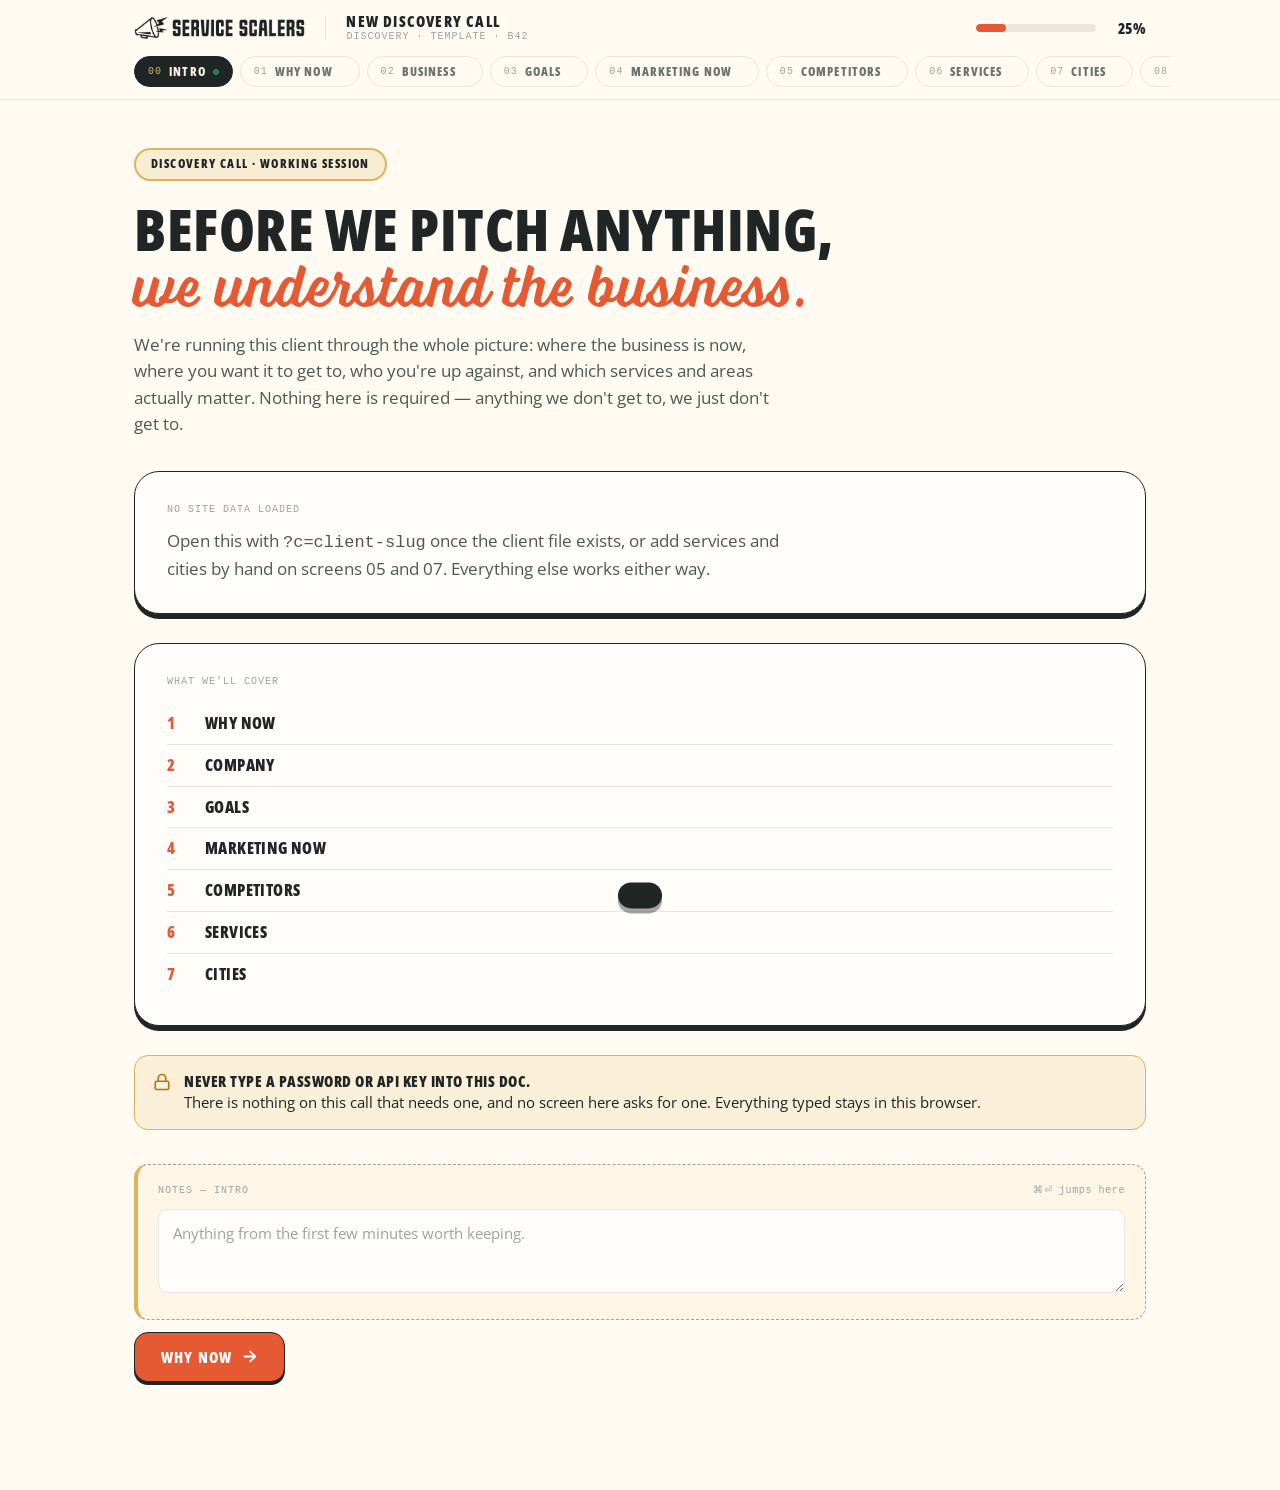
==== discovery/index.html @ d5769176 "b42 — /discovery/ as a real page, not a redirect Discovery lived at /?mode=discovery. It has its own" ====
<!DOCTYPE html>
<html lang="en">
<head>
<meta charset="utf-8">
<meta name="viewport" content="width=device-width, initial-scale=1">
<meta http-equiv="Content-Security-Policy" content="default-src 'self'; style-src 'self' 'unsafe-inline' https://fonts.googleapis.com; font-src 'self' https://fonts.gstatic.com; img-src 'self' data: blob:; script-src 'self'; connect-src 'self'; base-uri 'none'; form-action 'none'; object-src 'none'">
<meta name="robots" content="noindex, nofollow">
<title>Service Scalers — Discovery</title>
<link rel="preconnect" href="https://fonts.googleapis.com">
<link rel="preconnect" href="https://fonts.gstatic.com" crossorigin>
<link rel="stylesheet" href="https://fonts.googleapis.com/css2?family=JetBrains+Mono:wght@500&display=swap">
<link rel="stylesheet" href="../css/kickoff.css">
</head>
<body>

<header>
  <div class="hbar">
    <img src="../assets/logo-horizontal-charcoal.png" alt="Service Scalers">
    <div class="divider"></div>
    <div class="client">
      <span id="clientName">Loading…</span>
      <span class="sub" id="clientSub">&nbsp;</span>
    </div>
    <div class="saved" id="saved">Saved</div>
    <div class="prog">
      <div class="progtrack"><div class="progfill" id="pfill" style="width:0%"></div></div>
      <div class="progpct" id="ppct">0%</div>
    </div>
  </div>
  <div class="steps" id="pills"></div>
</header>

<main class="wrap">
  <div id="boot" class="card" style="margin-top:44px">Loading discovery…</div>
  <div class="section" id="mount"></div>
</main>

<div class="toast" id="toast"></div>

<!-- The mode is declared HERE, in how the app is loaded, so the address
     bar stays /discovery/ instead of /?mode=discovery. See modes.js. -->
<script type="module" src="../js/app.js?mode=discovery"></script>
</body>
</html>
---- css/kickoff.css ----
/* ============================================================
   Service Scalers — Master Kickoff Doc
   Design system per noiceboom.github.io/service-scalers-design-guide
   ============================================================ */

@font-face{font-family:"OpenSansVar";src:url("../fonts/OpenSans-VariableFont.woff2") format("woff2");font-weight:300 800;font-display:swap}
@font-face{font-family:"OSCondensed";src:url("../fonts/OpenSans_Condensed-ExtraBold.woff2") format("woff2");font-weight:800;font-display:swap}
@font-face{font-family:"Voltage";src:url("../fonts/Voltage.woff2") format("woff2");font-weight:400;font-display:swap}

:root{
  --orange:#e55933; --orange-h:#c44820; --soft-orange:#fdeae1;
  --char:#202526; --cream:#f9f1de; --body:#fffbf2; --light:#fffdf9;
  --gold:#ddb458; --green-text:#4a5a53; --muted:#6b7270; --faint:#9ca29f;
  --line:#e8e6e1; --track:#ece7dc;
  --ok:#2e7d4f; --warn:#b6760f; --risk:#b54320; --setup:#7b8a85;
  --ease:cubic-bezier(.25,.46,.45,.94);
  --sh-sm:0 3px 0 0 var(--char); --sh:0 5px 0 0 var(--char); --sh-lg:0 8px 0 0 var(--char);
}

*{box-sizing:border-box}
html,body{margin:0;padding:0;background:var(--body)}
body{font-family:"OpenSansVar","Open Sans",system-ui,sans-serif;color:var(--char);
  -webkit-font-smoothing:antialiased;font-size:15px;line-height:1.55}
button{font-family:inherit;color:inherit}
input,textarea,select{font-family:inherit;color:inherit}
input:focus,textarea:focus,select:focus{outline:none}
a{color:var(--orange);text-decoration:none}
a:hover{color:var(--orange-h)}

.cond{font-family:"OSCondensed",sans-serif;font-weight:800;letter-spacing:.3px}
.mono{font-family:"JetBrains Mono",ui-monospace,monospace;letter-spacing:.6px}
.volt{font-family:"Voltage",cursive;font-weight:400;letter-spacing:0;text-transform:none;color:var(--orange)}
.wrap{max-width:1060px;margin:0 auto;padding:0 24px}
[hidden]{display:none !important}

/* ── header ───────────────────────────────────────────── */
header{position:sticky;top:0;z-index:60;background:var(--body);border-bottom:1px solid var(--line)}
.hbar{max-width:1060px;margin:0 auto;padding:14px 24px;display:flex;align-items:center;gap:20px}
.hbar img{height:24px;width:auto}
.divider{width:1px;height:26px;background:var(--line);flex:none}
.client{font-family:"OSCondensed",sans-serif;font-weight:800;font-size:15px;letter-spacing:1.2px;
  text-transform:uppercase;line-height:1;min-width:0}
.client .sub{display:block;font-family:"JetBrains Mono",monospace;font-weight:400;font-size:10px;
  letter-spacing:1px;color:var(--faint);margin-top:3px;text-transform:uppercase}
.saved{margin-left:auto;font-family:"JetBrains Mono",monospace;font-size:10px;letter-spacing:1px;
  color:var(--faint);text-transform:uppercase;white-space:nowrap;opacity:0;transition:opacity 300ms var(--ease)}
.saved.on{opacity:1}
.prog{display:flex;align-items:center;gap:12px;min-width:170px}
.progtrack{flex:1;height:8px;background:var(--track);border-radius:999px;overflow:hidden}
.progfill{height:100%;background:var(--orange);border-radius:999px;transition:width 300ms var(--ease)}
.progpct{font-family:"OSCondensed",sans-serif;font-weight:800;font-size:15px;letter-spacing:.3px;
  line-height:1;width:38px;text-align:right}

.steps{max-width:1060px;margin:0 auto;padding:0 24px 12px;display:flex;gap:7px;overflow-x:auto;scrollbar-width:none}
.steps::-webkit-scrollbar{display:none}
.pill{display:flex;align-items:center;gap:7px;background:transparent;border:1px solid var(--line);
  border-radius:999px;padding:6px 13px;cursor:pointer;white-space:nowrap;font-family:"OSCondensed",sans-serif;
  font-weight:800;font-size:12px;letter-spacing:1.1px;text-transform:uppercase;color:var(--muted);
  transition:all 150ms var(--ease)}
.pill:hover{border-color:var(--char);color:var(--char)}
.pill b{font-family:"JetBrains Mono",monospace;font-weight:500;font-size:10px;color:var(--faint)}
.pill.on{background:var(--char);border-color:var(--char);color:var(--cream)}
.pill.on b{color:var(--gold)}
.pill .dot{width:6px;height:6px;border-radius:999px;background:transparent;flex:none}
.pill[data-st="done"] .dot{background:var(--ok)}
.pill[data-st="partial"] .dot{background:var(--gold)}
.pill[data-st="skipped"] .dot{background:var(--faint)}

/* ── typography ───────────────────────────────────────── */
.eyebrow{display:inline-block;font-family:"OSCondensed",sans-serif;font-weight:800;font-size:12px;
  letter-spacing:1.4px;text-transform:uppercase;background:rgba(221,180,88,.2);border:2px solid var(--gold);
  border-radius:999px;padding:5px 15px;margin-bottom:20px}
h1{margin:0;font-family:"OSCondensed",sans-serif;font-weight:800;font-size:clamp(34px,5.4vw,58px);
  line-height:.96;letter-spacing:.5px;text-transform:uppercase;text-wrap:balance}
h1 .volt{font-size:clamp(36px,5.7vw,62px);line-height:.62;display:inline-block;padding-top:8px}
h2{margin:0;font-family:"OSCondensed",sans-serif;font-weight:800;font-size:clamp(25px,3.5vw,38px);
  line-height:1;letter-spacing:.5px;text-transform:uppercase}
h3{margin:0;font-family:"OSCondensed",sans-serif;font-weight:800;font-size:19px;letter-spacing:.5px;
  text-transform:uppercase;line-height:1.1}
.lede{margin:20px 0 0;font-size:17px;line-height:1.55;color:var(--green-text);max-width:640px;text-wrap:pretty}
.mlabel{font-family:"JetBrains Mono",monospace;font-size:10px;letter-spacing:1px;color:var(--faint);
  text-transform:uppercase}
.sechead{display:flex;align-items:baseline;gap:14px;margin:0 0 8px;flex-wrap:wrap}
.secnum{font-family:"OSCondensed",sans-serif;font-weight:800;font-size:15px;letter-spacing:1.4px;color:var(--orange)}

/* ── surfaces ─────────────────────────────────────────── */
.card{background:var(--light);border:1px solid var(--char);border-radius:25px;box-shadow:var(--sh);
  padding:30px 32px;margin-bottom:29px}
.card.tight{padding:22px 24px;border-radius:18px;box-shadow:var(--sh-sm);margin-bottom:14px}
.dark{background:var(--char);color:var(--cream);border-radius:25px;padding:34px 36px;margin-bottom:29px}
.dark h2,.dark h3{color:var(--cream)}
.dark .mlabel{color:#8d9490}
.dark a{color:var(--gold)}

/* ── buttons ──────────────────────────────────────────── */
.btn{display:inline-flex;align-items:center;gap:9px;font-family:"OSCondensed",sans-serif;font-weight:800;
  font-size:15px;letter-spacing:1.2px;text-transform:uppercase;background:var(--orange);color:#fff;
  border:1px solid var(--char);border-radius:14px;padding:14px 26px;cursor:pointer;box-shadow:var(--sh-sm);
  transition:transform 150ms var(--ease),box-shadow 150ms var(--ease),background 150ms var(--ease)}
.btn:hover{background:var(--orange-h);transform:translateY(2px);box-shadow:0 1px 0 0 var(--char)}
.btn.ghost{background:var(--light);color:var(--char)}
.btn.ghost:hover{background:var(--track)}
.btn.dark{background:var(--char);color:var(--cream)}
.btn.dark:hover{background:#000}
.btn.sm{font-size:12px;padding:9px 16px;border-radius:10px;letter-spacing:1px}
.btn.xs{font-size:11px;padding:6px 11px;border-radius:8px;letter-spacing:.9px;box-shadow:none;border-color:var(--line)}
.btn.xs:hover{transform:none;box-shadow:none;border-color:var(--char)}
.btn:disabled{opacity:.4;cursor:not-allowed;transform:none;box-shadow:var(--sh-sm)}
.navrow{display:flex;gap:12px;flex-wrap:wrap;align-items:center;padding:12px 0 110px}
.navrow .hint{font-size:14px;color:var(--muted)}

/* ── field kit ────────────────────────────────────────── */
.fields{display:grid;grid-template-columns:repeat(auto-fit,minmax(240px,1fr));gap:18px 20px}
.fields.one{grid-template-columns:1fr}
.fields.two{grid-template-columns:repeat(auto-fit,minmax(300px,1fr))}
.f{display:flex;flex-direction:column;min-width:0}
.f.wide{grid-column:1/-1}
.f > label{font-family:"OSCondensed",sans-serif;font-weight:800;font-size:12px;letter-spacing:1.3px;
  text-transform:uppercase;color:var(--char);margin-bottom:7px}
.f .help{font-size:13px;color:var(--muted);margin-top:6px;line-height:1.45}
.f input[type=text],.f input[type=tel],.f input[type=email],.f input[type=number],.f textarea,.f select{
  width:100%;border:1px solid var(--char);border-radius:12px;background:var(--body);padding:12px 14px;
  font-size:15px;transition:border-color 150ms var(--ease),background 150ms var(--ease)}
.f input:focus,.f textarea:focus,.f select:focus{background:var(--light);box-shadow:var(--sh-sm)}
.f input::placeholder,.f textarea::placeholder{color:var(--faint)}
.f textarea{resize:vertical;min-height:88px;line-height:1.55}
.f select{cursor:pointer;appearance:none;
  background-image:url("data:image/svg+xml;utf8,<svg xmlns='http://www.w3.org/2000/svg' width='14' height='14' viewBox='0 0 24 24' fill='none' stroke='%236b7270' stroke-width='3' stroke-linecap='round' stroke-linejoin='round'><path d='m6 9 6 6 6-6'/></svg>");
  background-repeat:no-repeat;background-position:right 14px center;padding-right:38px}
.pre{position:relative;display:flex;align-items:center}
.pre .sym{position:absolute;left:14px;font-family:"OSCondensed",sans-serif;font-weight:800;font-size:15px;
  color:var(--muted);pointer-events:none}
.pre.sfx .sym{left:auto;right:14px}
/* the shorthand `padding` on .f input[type=…] outranks a bare `.pre input`,
   so these need the same specificity or the symbol overlaps the value */
.f .pre input[type=text]{padding-left:32px}
.f .pre.sfx input[type=text]{padding-left:14px;padding-right:36px}

/* bipolar scales */
.sc{gap:0}
.schead{display:flex;align-items:baseline;justify-content:space-between;gap:14px;margin-bottom:12px}
.schead label{margin-bottom:0}
.scval{font-family:"OSCondensed",sans-serif;font-weight:800;font-size:15px;letter-spacing:.8px;
  text-transform:uppercase;color:var(--orange);text-align:right}
.sc.unset .scval{color:var(--track)}
.scrange::-webkit-slider-runnable-track{background:var(--track)}
.sc:not(.unset) .scrange::-webkit-slider-runnable-track{
  background:linear-gradient(90deg,var(--gold),var(--orange))}
.sc.unset .scrange::-webkit-slider-thumb{border-style:dashed;border-color:var(--faint);box-shadow:none}
.fields.scales{grid-template-columns:repeat(auto-fit,minmax(300px,1fr));gap:28px 34px}

/* uploads */
.updrop{display:flex;flex-direction:column;align-items:center;justify-content:center;gap:5px;
  border:2px dashed var(--line);border-radius:14px;background:var(--body);padding:26px 18px;cursor:pointer;
  transition:all 150ms var(--ease);text-align:center}
.updrop:hover{border-color:var(--char);background:var(--light)}
.updrop input[type=file]{position:absolute;width:1px;height:1px;opacity:0;pointer-events:none}
.upcta{font-family:"OSCondensed",sans-serif;font-weight:800;font-size:14px;letter-spacing:1.2px;
  text-transform:uppercase;color:var(--char)}
.uphint{font-size:13px;color:var(--muted)}
.upfile{display:flex;align-items:center;gap:14px;border:1px solid var(--char);border-radius:14px;
  background:var(--light);box-shadow:var(--sh-sm);padding:12px 14px}
.upthumb{width:52px;height:52px;object-fit:contain;background:var(--body);border:1px solid var(--line);
  border-radius:10px;flex:none}
.upicon{width:52px;height:52px;flex:none;border:1px solid var(--line);border-radius:10px;background:var(--body);
  display:flex;align-items:center;justify-content:center;color:var(--ok)}
.upmeta{flex:1;min-width:0}
.upname{font-family:"OSCondensed",sans-serif;font-weight:800;font-size:15px;letter-spacing:.4px;
  overflow:hidden;text-overflow:ellipsis;white-space:nowrap}
.upsize{font-family:"JetBrains Mono",monospace;font-size:10px;letter-spacing:.6px;color:var(--faint);margin-top:3px}
.upfile .btn{flex:none}

/* channel picker */
.pickhead{display:flex;align-items:flex-start;justify-content:space-between;gap:20px;flex-wrap:wrap}
.pickhead p{margin:6px 0 0;font-size:14px;color:var(--muted);line-height:1.5}
.pickcount{text-align:right;line-height:1;white-space:nowrap}
.pickcount .v{font-family:"OSCondensed",sans-serif;font-weight:800;font-size:44px;letter-spacing:.3px;color:var(--char)}
.pickcount .v.zero{color:var(--track)}
.pickcount .l{font-family:"OSCondensed",sans-serif;font-weight:800;font-size:11px;letter-spacing:1.4px;
  text-transform:uppercase;color:var(--faint);margin-left:6px}
.pickfilter{display:flex;align-items:center;gap:11px;border:1px solid var(--char);border-radius:14px;
  background:var(--body);padding:0 16px;margin:22px 0 6px}
.pickfilter svg{flex:none;color:var(--muted)}
.pickfilter input{flex:1;border:none;background:transparent;padding:13px 0;font-size:15px}
.pickfilter input::placeholder{color:var(--faint)}
.pickcat{font-family:"JetBrains Mono",monospace;font-size:10px;letter-spacing:1px;color:var(--faint);
  text-transform:uppercase;margin:24px 0 10px}
.pickcat.hide,.tile.hide{display:none}
.pickgrid{display:grid;grid-template-columns:repeat(auto-fill,minmax(228px,1fr));gap:10px;align-items:start}
.pickgrid .tile .subs{gap:5px}
.pickgrid .tile .notebtn{margin-top:9px}
.pickgrid .tile .note{margin-top:8px;font-size:13px;min-height:36px}
.tile{border:1px solid var(--line);border-radius:12px;background:var(--body);overflow:hidden;
  transition:border-color 150ms var(--ease),box-shadow 150ms var(--ease)}
.tile:hover{border-color:var(--char)}
.tile.on{border-color:var(--char);background:var(--light);box-shadow:var(--sh-sm)}
.tilebtn{display:flex;align-items:flex-start;gap:10px;width:100%;background:transparent;border:none;
  padding:13px 14px;cursor:pointer;text-align:left;font-size:14.5px;line-height:1.3}
.tilebtn .box{flex:none;width:19px;height:19px;margin-top:1px;border:2px solid var(--faint);border-radius:5px;
  display:flex;align-items:center;justify-content:center;background:var(--light);transition:all 150ms var(--ease)}
.tilebtn .box svg{opacity:0}
.tilebadges{display:flex;flex-wrap:wrap;gap:5px;margin-top:6px}
.tile.on .tilebtn .box{background:var(--orange);border-color:var(--orange)}
.tile.on .tilebtn .box svg{opacity:1}
.tile.on .tilebtn{font-weight:600}
.tiledetail{border-top:1px solid var(--line);padding:10px 12px 12px;background:var(--light)}
.seg{display:grid;grid-template-columns:1fr 1fr 1fr;border:1px solid var(--char);border-radius:8px;overflow:hidden}
.segbtn{background:var(--body);border:none;border-right:1px solid var(--char);padding:7px 4px;cursor:pointer;
  font-family:"OSCondensed",sans-serif;font-weight:800;font-size:10.5px;letter-spacing:1px;text-transform:uppercase;
  color:var(--muted);transition:all 150ms var(--ease)}
.segbtn:last-child{border-right:none}
.segbtn:hover{background:var(--track)}
.segbtn.on.good{background:var(--ok);color:#fff}
.segbtn.on.high{background:var(--orange);color:#fff}
.segbtn.on.med{background:var(--gold);color:var(--char)}
.segbtn.on.low{background:var(--setup);color:#fff}
.segbtn.on.mixed{background:var(--warn);color:#fff}
.segbtn.on.waste{background:var(--risk);color:#fff}
.tilerow{display:flex;align-items:center;gap:8px;margin-top:9px}
.tilerow label{flex:none;font-family:"JetBrains Mono",monospace;font-size:9.5px;letter-spacing:.8px;
  text-transform:uppercase;color:var(--faint)}
.tilerow input{flex:1;min-width:0;border:1px solid var(--line);border-radius:7px;background:var(--body);
  padding:6px 9px;font-size:13.5px;font-family:"OSCondensed",sans-serif;font-weight:800;letter-spacing:.3px}
.tilerow input:focus{border-color:var(--char)}
.tilenote{width:100%;margin-top:8px;border:1px solid var(--line);border-radius:7px;background:var(--body);
  padding:7px 9px;font-size:13px;line-height:1.45;resize:vertical;min-height:34px}
.tilenote:focus{border-color:var(--char)}
.tilenote::placeholder,.tilerow input::placeholder{color:var(--faint)}
.pickother{margin-top:26px;padding-top:20px;border-top:1px solid var(--line)}
.pickempty{font-size:14px;color:var(--muted);padding:14px 0}

/* radius search */
.radiuslist{margin-top:12px;border:1px solid var(--line);border-radius:12px;background:var(--body);
  max-height:320px;overflow-y:auto}
.radrow{display:flex;align-items:center;gap:12px;width:100%;padding:9px 14px;border:none;
  border-bottom:1px solid var(--line);background:transparent;text-align:left;font-size:14px}
.radrow:last-child{border-bottom:none}
.radpick{cursor:pointer}
.radpick:hover{background:var(--soft-orange)}
.radname{flex:1;min-width:0;font-family:"OSCondensed",sans-serif;font-weight:800;font-size:15px;
  letter-spacing:.4px;text-transform:uppercase;display:flex;align-items:baseline;gap:7px}
.radst{font-family:"JetBrains Mono",monospace;font-weight:400;font-size:10px;letter-spacing:1px;color:var(--faint)}
.radmeta{flex:none;font-family:"JetBrains Mono",monospace;font-size:10.5px;letter-spacing:.6px;color:var(--muted)}
.radrow .btn{flex:none}
.barbtn{width:100%;margin-top:9px;background:transparent;border:1px dashed var(--line);border-radius:7px;
  padding:6px 8px;cursor:pointer;font-family:"OSCondensed",sans-serif;font-weight:800;font-size:10.5px;
  letter-spacing:1px;text-transform:uppercase;color:var(--faint);transition:all 150ms var(--ease)}
.barbtn:hover{border-color:var(--risk);color:var(--risk);border-style:solid}
.card.excluded{border-color:var(--risk);box-shadow:0 5px 0 0 var(--risk);background:rgba(181,67,32,.03)}
.card.excluded h3{color:var(--risk)}
.card.excluded .chip.strike{border-color:var(--risk);color:var(--risk);background:rgba(181,67,32,.07);
  text-decoration:none;cursor:pointer}
.card.excluded .chip.strike:hover{background:rgba(181,67,32,.16)}
.card.excluded .pickcount .v{color:var(--risk)}
.card.excluded .pickcount .v.zero{color:var(--track)}

/* sliders */
.sl{gap:0}
.slhead{display:flex;align-items:flex-end;justify-content:space-between;gap:16px;flex-wrap:wrap;margin-bottom:14px}
.slhead label{margin-bottom:0}
.slval{display:flex;align-items:baseline;gap:5px}
.slnum{font-family:"OSCondensed",sans-serif;font-weight:800;font-size:40px;line-height:1;letter-spacing:.3px;
  color:var(--orange);background:transparent;border:none;border-bottom:2px solid transparent;padding:0 2px 2px;
  text-align:right;width:auto;max-width:220px;transition:border-color 150ms var(--ease)}
.slnum:focus{border-bottom-color:var(--char)}
.slnum::placeholder{color:var(--track)}
.sl.unset .slnum{color:var(--faint)}
.slunit{font-family:"OSCondensed",sans-serif;font-weight:800;font-size:15px;letter-spacing:1px;
  text-transform:uppercase;color:var(--faint)}

.slrange{-webkit-appearance:none;appearance:none;width:100%;height:30px;background:transparent;cursor:pointer;
  display:block;margin:0;padding:0}
.slrange:focus-visible{outline:none}
.slrange::-webkit-slider-runnable-track{height:12px;border-radius:999px;border:1px solid var(--char);
  background:linear-gradient(var(--orange),var(--orange)) 0/var(--fill,0%) 100% no-repeat,var(--track)}
.slrange::-moz-range-track{height:12px;border-radius:999px;border:1px solid var(--char);background:var(--track)}
.slrange::-moz-range-progress{height:12px;border-radius:999px;background:var(--orange)}
.slrange::-webkit-slider-thumb{-webkit-appearance:none;appearance:none;width:30px;height:30px;margin-top:-10px;
  background:var(--light);border:2px solid var(--char);border-radius:10px;box-shadow:var(--sh-sm);
  transition:transform 150ms var(--ease),box-shadow 150ms var(--ease)}
.slrange::-moz-range-thumb{width:26px;height:26px;background:var(--light);border:2px solid var(--char);
  border-radius:10px;box-shadow:var(--sh-sm)}
.slrange:active::-webkit-slider-thumb{transform:translateY(2px);box-shadow:0 1px 0 0 var(--char)}
.slrange:focus-visible::-webkit-slider-thumb{outline:2px solid var(--orange);outline-offset:2px}
.sl.unset .slrange::-webkit-slider-runnable-track{background:var(--track);border-color:var(--faint)}
.sl.unset .slrange::-webkit-slider-thumb{border-color:var(--faint);border-style:dashed;box-shadow:none}
.sl.unset .slrange::-moz-range-thumb{border-color:var(--faint);border-style:dashed;box-shadow:none}
.sl.unset .slrange::-moz-range-progress{background:transparent}

.slscale{display:flex;justify-content:space-between;font-family:"JetBrains Mono",monospace;font-size:10px;
  letter-spacing:.6px;color:var(--faint);padding:6px 2px 0}
.derived{margin-top:14px;padding-top:14px;border-top:1px solid var(--line);font-size:14.5px;line-height:1.5;
  color:var(--green-text)}
.derived:empty{display:none}
.derived strong{font-family:"OSCondensed",sans-serif;font-weight:800;letter-spacing:.3px;color:var(--char)}
.fields.sliders{grid-template-columns:repeat(auto-fit,minmax(340px,1fr));gap:30px 34px}

/* chips */
.chips{display:flex;flex-wrap:wrap;gap:8px}
.chip{font-family:"OSCondensed",sans-serif;font-weight:800;font-size:12px;letter-spacing:1px;
  text-transform:uppercase;border:1px solid var(--char);border-radius:10px;padding:8px 14px;cursor:pointer;
  background:var(--body);color:var(--muted);transition:all 150ms var(--ease)}
.chip:hover{background:var(--track);color:var(--char)}
.chip.on{background:var(--char);color:var(--cream);box-shadow:var(--sh-sm)}
.chip.sm{font-size:11px;padding:5px 9px;border-radius:6px;letter-spacing:.9px}
.chip.strike{background:var(--body);color:var(--faint);border-color:var(--line);text-decoration:line-through}

/* toggle */
.tog{display:inline-flex;align-items:center;gap:11px;cursor:pointer;background:none;border:none;padding:0}
.tog .sw{width:44px;height:26px;border-radius:999px;background:var(--track);border:1px solid var(--char);
  position:relative;flex:none;transition:background 150ms var(--ease)}
.tog .sw::after{content:"";position:absolute;top:2px;left:2px;width:20px;height:20px;border-radius:999px;
  background:var(--light);border:1px solid var(--char);transition:transform 150ms var(--ease)}
.tog.on .sw{background:var(--ok)}
.tog.on .sw::after{transform:translateX(18px)}
.tog .lbl{font-family:"OSCondensed",sans-serif;font-weight:800;font-size:13px;letter-spacing:1.1px;
  text-transform:uppercase}

/* repeatable rows */
.rows{display:flex;flex-direction:column;gap:10px}
.rrow{display:grid;gap:10px;align-items:start;background:var(--body);border:1px solid var(--line);
  border-radius:14px;padding:12px 12px 12px 14px}
.rrow .del{flex:none;width:32px;height:32px;border:1px solid var(--line);border-radius:9px;background:var(--light);
  cursor:pointer;display:flex;align-items:center;justify-content:center;color:var(--muted);padding:0;align-self:center}
.rrow .del:hover{border-color:var(--risk);color:var(--risk)}
.rrow input,.rrow select,.rrow textarea{width:100%;border:1px solid var(--line);border-radius:9px;
  background:var(--light);padding:10px 12px;font-size:14px}
.rrow input:focus,.rrow select:focus,.rrow textarea:focus{border-color:var(--char)}
.rrow textarea{min-height:40px;resize:vertical}
.rowhead{display:grid;gap:10px;padding:0 46px 0 14px;margin-bottom:2px}
.rowhead span{font-family:"JetBrains Mono",monospace;font-size:9px;letter-spacing:1px;color:var(--faint);
  text-transform:uppercase}
.emptyrows{font-size:14px;color:var(--muted);padding:14px 0 4px}

/* status pills */
.stat{display:inline-flex;align-items:center;gap:7px;font-family:"OSCondensed",sans-serif;font-weight:800;
  font-size:11px;letter-spacing:1px;text-transform:uppercase;border-radius:999px;padding:6px 12px;
  border:1px solid;cursor:pointer;background:var(--body);color:var(--muted);border-color:var(--line);
  transition:all 150ms var(--ease)}
.stat .d{width:7px;height:7px;border-radius:999px;background:currentColor;flex:none}
.stat:hover{border-color:var(--char)}
.stat.on.granted{background:rgba(46,125,79,.12);color:var(--ok);border-color:var(--ok)}
.stat.on.pending{background:rgba(221,180,88,.22);color:var(--warn);border-color:var(--warn)}
.stat.on.blocked{background:rgba(181,67,32,.1);color:var(--risk);border-color:var(--risk)}
.stat.on.na{background:var(--track);color:var(--muted);border-color:var(--muted)}

/* badges */
.badge{font-family:"JetBrains Mono",monospace;font-size:9px;letter-spacing:.8px;text-transform:uppercase;
  padding:3px 7px;border-radius:6px;border:1px solid;white-space:nowrap}
.b-page{color:var(--ok);border-color:var(--ok);background:rgba(46,125,79,.08)}
.b-ver{color:var(--warn);border-color:var(--warn);background:rgba(182,118,15,.09)}
.b-st,.b-sub{color:var(--muted);border-color:var(--line);background:var(--body)}
.b-risk{color:var(--risk);border-color:var(--risk);background:rgba(181,67,32,.08)}

/* ── skip banner ──────────────────────────────────────── */
.skiprow{display:flex;align-items:center;gap:14px;flex-wrap:wrap;margin:24px 0 26px}
.skipbtn{display:inline-flex;align-items:center;gap:9px;font-family:"OSCondensed",sans-serif;font-weight:800;
  font-size:12px;letter-spacing:1.2px;text-transform:uppercase;background:var(--body);color:var(--muted);
  border:1px solid var(--line);border-radius:10px;padding:9px 15px;cursor:pointer;transition:all 150ms var(--ease)}
.skipbtn:hover{border-color:var(--char);color:var(--char)}
.skipbtn.on{background:rgba(221,180,88,.22);border-color:var(--gold);color:var(--warn)}
.skipnote{font-size:14px;color:var(--warn)}
.section.skipped .body{opacity:.35;pointer-events:none;filter:grayscale(.4)}

/* ── confirm grid ─────────────────────────────────────── */
.tools{display:flex;gap:10px;flex-wrap:wrap;align-items:center;margin:24px 0 22px}
.count{font-family:"OSCondensed",sans-serif;font-weight:800;font-size:15px;letter-spacing:.3px;padding:9px 16px;
  border:1px solid var(--char);border-radius:10px;background:var(--light);box-shadow:var(--sh-sm);white-space:nowrap}
.count i{font-style:normal;color:var(--orange)}
.grid{display:grid;grid-template-columns:repeat(auto-fill,minmax(320px,1fr));gap:14px}
.item{background:var(--light);border:1px solid var(--char);border-radius:14px;box-shadow:var(--sh-sm);
  padding:14px 16px;transition:opacity 150ms var(--ease),background 150ms var(--ease)}
.item.off{opacity:.42;background:var(--track)}
.itop{display:flex;align-items:flex-start;gap:12px}
.check{flex:none;width:26px;height:26px;margin-top:1px;border:2px solid var(--char);border-radius:8px;
  background:var(--light);cursor:pointer;display:flex;align-items:center;justify-content:center;padding:0;
  transition:background 150ms var(--ease)}
.check.on{background:var(--ok);border-color:var(--ok)}
.check svg{opacity:0}
.check.on svg{opacity:1}
.iname{flex:1;min-width:0}
.iname .n{font-family:"OSCondensed",sans-serif;font-weight:800;font-size:18px;letter-spacing:.5px;
  text-transform:uppercase;line-height:1.1;cursor:pointer}
.iname .m{display:flex;gap:6px;flex-wrap:wrap;align-items:center;margin-top:5px}
.subs{display:flex;flex-wrap:wrap;gap:6px;margin:12px 0 0;padding-top:11px;border-top:1px solid var(--line)}
.notebtn{margin-top:11px;background:transparent;border:none;padding:0;cursor:pointer;
  font-family:"JetBrains Mono",monospace;font-size:10px;letter-spacing:1px;text-transform:uppercase;
  color:var(--faint);display:inline-flex;align-items:center;gap:6px}
.notebtn:hover{color:var(--orange)}
.notebtn.has{color:var(--ok)}
.note{width:100%;margin-top:12px;border:1px solid var(--line);border-radius:10px;background:var(--body);
  padding:10px 13px;font-size:14px;resize:vertical;min-height:42px;line-height:1.5}
.note:focus{border-color:var(--char)}
.newrow{display:flex;gap:10px;flex-wrap:wrap;margin-top:20px}
.tin{flex:1;min-width:220px;border:1px solid var(--char);border-radius:14px;background:var(--body);
  padding:13px 16px;font-size:15px}
.tin::placeholder{color:var(--faint)}
.gtitle{display:flex;align-items:center;gap:12px;margin:30px 0 14px}
.gtitle .t{font-family:"OSCondensed",sans-serif;font-weight:800;font-size:16px;letter-spacing:1.4px;text-transform:uppercase}
.gtitle .r{flex:1;height:1px;background:var(--line)}

/* ── rank ─────────────────────────────────────────────── */
.row{display:flex;align-items:center;gap:14px;background:var(--light);border:1px solid var(--char);
  border-radius:14px;box-shadow:var(--sh-sm);padding:12px 14px;margin-bottom:10px;
  transition:box-shadow 150ms var(--ease),transform 150ms var(--ease)}
.row.drag{box-shadow:var(--sh-lg);transform:scale(1.015) rotate(-.35deg);pointer-events:none;position:relative;
  z-index:30;background:var(--soft-orange)}
.row.hot{background:var(--soft-orange)}
.grip{flex:none;width:34px;height:38px;border:1px solid var(--char);border-radius:10px;background:var(--body);
  cursor:grab;display:flex;align-items:center;justify-content:center;padding:0;touch-action:none}
.grip:active{cursor:grabbing}
.grip:focus-visible{outline:2px solid var(--orange);outline-offset:2px}
.pos{flex:none;width:40px;text-align:center;font-family:"OSCondensed",sans-serif;font-weight:800;font-size:26px;
  line-height:1;letter-spacing:.3px}
.rname{flex:1;min-width:0}
.rname .n{font-family:"OSCondensed",sans-serif;font-weight:800;font-size:19px;letter-spacing:.5px;
  text-transform:uppercase;line-height:1.1}
.rname .s{font-size:13px;color:var(--muted);margin-top:3px;overflow:hidden;text-overflow:ellipsis;white-space:nowrap}
.arrows{flex:none;display:flex;flex-direction:column;gap:3px}
.arrow{width:30px;height:18px;border:1px solid var(--line);border-radius:5px;background:var(--body);
  cursor:pointer;padding:0;display:flex;align-items:center;justify-content:center;color:var(--muted)}
.arrow:hover{border-color:var(--char);color:var(--char)}
.arrow:disabled{opacity:.25;cursor:not-allowed}
.tier{display:flex;align-items:center;gap:12px;margin:22px 0 12px}
.tier:first-child{margin-top:0}
.tier .lab{font-family:"OSCondensed",sans-serif;font-weight:800;font-size:12px;letter-spacing:1.4px;
  text-transform:uppercase;padding:5px 13px;border-radius:999px;border:1px solid}
.t1{color:#fff;background:var(--orange);border-color:var(--char)}
.t-high{color:#fff;background:var(--orange);border-color:var(--char)}
.t-med{color:var(--char);background:rgba(221,180,88,.4);border-color:var(--gold)}
.t-low{color:#fff;background:var(--setup);border-color:var(--char)}
.t2{color:var(--char);background:rgba(221,180,88,.35);border-color:var(--gold)}
.t3{color:var(--muted);background:var(--body);border-color:var(--line)}
.tier .r{flex:1;height:1px;background:var(--line)}
.tier .c{font-family:"JetBrains Mono",monospace;font-size:10px;letter-spacing:1px;color:var(--faint);text-transform:uppercase}

/* ── readout ──────────────────────────────────────────── */
.tabs{display:flex;gap:8px;flex-wrap:wrap;margin:24px 0 22px}
.kpis{display:grid;grid-template-columns:repeat(auto-fit,minmax(140px,1fr));gap:24px}
.kpi .v{font-family:"OSCondensed",sans-serif;font-weight:800;font-size:52px;line-height:1;letter-spacing:.3px}
.kpi .l{font-family:"OSCondensed",sans-serif;font-weight:800;font-size:11px;letter-spacing:1.4px;
  text-transform:uppercase;margin-top:7px;color:var(--muted)}
.dark .kpi .l{color:#8d9490}
.sumcols{display:grid;grid-template-columns:repeat(auto-fit,minmax(300px,1fr));gap:24px}
.olist{list-style:none;padding:0;margin:12px 0 0}
.olist li{display:flex;gap:12px;padding:8px 0;border-bottom:1px solid var(--line);align-items:baseline}
.olist li:last-child{border-bottom:none}
.olist .k{font-family:"OSCondensed",sans-serif;font-weight:800;font-size:16px;letter-spacing:.3px;width:26px;
  flex:none;color:var(--orange)}
.olist .v{font-family:"OSCondensed",sans-serif;font-weight:800;font-size:16px;letter-spacing:.4px;
  text-transform:uppercase;line-height:1.2}
.olist .x{margin-left:auto;flex:none}
.dl{display:grid;grid-template-columns:minmax(150px,auto) 1fr;gap:9px 20px;margin-top:14px}
.dl dt{font-family:"OSCondensed",sans-serif;font-weight:800;font-size:12px;letter-spacing:1.2px;
  text-transform:uppercase;color:var(--muted);padding-top:2px}
.dl dd{margin:0;font-size:15px;line-height:1.5;min-width:0;overflow-wrap:anywhere}
.dark .dl dt{color:#8d9490}
.open{display:flex;gap:12px;padding:11px 0;border-bottom:1px solid var(--line);align-items:baseline;flex-wrap:wrap}
.open:last-child{border-bottom:none}
.open .w{font-family:"OSCondensed",sans-serif;font-size:15px;text-transform:uppercase;font-weight:800;
  letter-spacing:.4px;min-width:170px}
.open .d{flex:1;min-width:200px;font-size:14px;color:var(--green-text)}
.excl{display:flex;flex-wrap:wrap;gap:7px;margin-top:12px}
pre.raw{background:var(--char);color:var(--cream);border-radius:14px;padding:20px;overflow:auto;max-height:460px;
  font-family:"JetBrains Mono",monospace;font-size:11.5px;line-height:1.6;letter-spacing:0}

/* ── page notes ───────────────────────────────────────── */
/* Reads as a scratchpad, not another form field: flat, tinted, and set
   off by an orange rule so it is findable at a glance while scrolling. */
.pagenote{margin:34px 0 0;padding:18px 20px 20px;border:1px dashed var(--faint);border-left:4px solid var(--gold);
  border-radius:14px;background:rgba(221,180,88,.07)}
.pagenote.has{border-style:solid;border-color:var(--ok);border-left-color:var(--ok);background:rgba(46,125,79,.05)}
.pnhead{display:flex;align-items:center;gap:10px;flex-wrap:wrap;margin-bottom:10px}
.pnhint{margin-left:auto;font-family:"JetBrains Mono",monospace;font-size:10px;letter-spacing:.6px;color:var(--faint)}
.pagenote textarea{width:100%;border:1px solid var(--line);border-radius:10px;background:var(--light);
  padding:12px 14px;font-size:15px;line-height:1.55;resize:vertical;min-height:84px}
.pagenote textarea:focus{border-color:var(--char);box-shadow:var(--sh-sm)}
.pagenote textarea::placeholder{color:var(--faint)}
.section.skipped .pagenote{opacity:1}

/* ── misc ─────────────────────────────────────────────── */
.toast{position:fixed;left:50%;bottom:28px;transform:translateX(-50%) translateY(140%);background:var(--char);
  color:var(--cream);border-radius:14px;padding:13px 22px;font-family:"OSCondensed",sans-serif;font-weight:800;
  font-size:14px;letter-spacing:1.2px;text-transform:uppercase;z-index:200;box-shadow:0 5px 0 0 rgba(0,0,0,.35);
  transition:transform 300ms var(--ease)}
.toast.on{transform:translateX(-50%) translateY(0)}
.sam{width:112px;height:auto;transform-origin:50% 90%;animation:sway 4s ease-in-out infinite}
@keyframes sway{0%{transform:rotate(-6deg)}50%{transform:rotate(-1deg)}100%{transform:rotate(-6deg)}}
.hero{display:grid;grid-template-columns:1fr auto;gap:30px;align-items:end;padding:8px 0 34px}
.section{padding:40px 0 0}
.warn{display:flex;gap:13px;align-items:flex-start;background:rgba(221,180,88,.16);border:1px solid var(--gold);
  border-radius:14px;padding:15px 18px;margin-bottom:24px;font-size:14.5px;line-height:1.5;color:var(--char)}
.warn svg{flex:none;margin-top:2px;color:var(--warn)}
.warn strong{font-family:"OSCondensed",sans-serif;font-weight:800;letter-spacing:.5px;text-transform:uppercase}

@media (max-width:760px){
  .hero{grid-template-columns:1fr}.sam{display:none}
  .card{padding:22px 20px;border-radius:20px}
  .dark{padding:24px 22px;border-radius:20px}
  .pos{width:30px;font-size:21px}.arrows{display:none}
  .prog{min-width:96px}.client .sub{display:none}.saved{display:none}
  .dl{grid-template-columns:1fr;gap:3px 0}
  .dl dd{margin-bottom:10px}
  .rrow{grid-template-columns:1fr !important}
  .radrow{flex-wrap:wrap;gap:6px}
  .radmeta{width:100%}
  .slnum{font-size:32px}
  .fields.sliders{grid-template-columns:1fr;gap:26px}
  .fields.scales{grid-template-columns:1fr;gap:24px}
  .upfile{flex-wrap:wrap}
  .rowhead{display:none !important}
}
/* the client document — hidden on screen, the only thing that prints */
.printdoc{display:none}

.cover{padding:52px 46px 46px}
.covertop{display:flex;justify-content:space-between;align-items:baseline;gap:20px}
.cover h1{font-size:52px;line-height:1.02;margin:30px 0 0;letter-spacing:-.5px}
.covermkt{font-family:"OSCondensed",sans-serif;font-size:17px;letter-spacing:2.4px;
  text-transform:uppercase;color:var(--orange);margin-top:12px}
.coverline{height:3px;width:64px;background:var(--orange);margin:30px 0 24px;border-radius:2px}
.coverlede{font-size:17px;line-height:1.6;max-width:60ch;margin:0;color:#d7d9d4}
.coverweb{font-family:"OSCondensed",sans-serif;font-size:14px;letter-spacing:1.6px;
  text-transform:uppercase;color:#8d9490;margin-top:30px}

.docrule{display:flex;align-items:center;gap:16px;margin:40px 0 22px}
.docrule::before,.docrule::after{content:"";flex:1;height:2px;background:var(--line)}
.docrule span{font-family:"OSCondensed",sans-serif;font-size:12px;letter-spacing:2.2px;
  text-transform:uppercase;color:var(--muted);white-space:nowrap}

.asklist{list-style:none;counter-reset:ask;margin:18px 0 0;padding:0}
.asklist li{counter-increment:ask;position:relative;padding:0 0 18px 44px;margin-top:18px;
  border-bottom:1px solid var(--line)}
.asklist li:last-child{border-bottom:0;padding-bottom:0}
.asklist li::before{content:counter(ask);position:absolute;left:0;top:-2px;width:28px;height:28px;
  display:flex;align-items:center;justify-content:center;background:var(--orange);color:#fff;
  border-radius:50%;font-family:"OSCondensed",sans-serif;font-weight:800;font-size:14px}
.asklist .w{display:block;font-family:"OSCondensed",sans-serif;font-weight:800;font-size:13px;
  letter-spacing:1.6px;text-transform:uppercase;color:var(--muted)}
.asklist .a{display:block;font-size:17px;line-height:1.5;margin-top:5px}

@media print{
  /* keep the brand in the PDF — this is emailed, not photocopied */
  *{-webkit-print-color-adjust:exact;print-color-adjust:exact}
  @page{margin:14mm}
  .screenonly{display:none!important}
  .printdoc{display:block}
  .printdoc .cover{break-after:page;page-break-after:always}
  .printdoc .docsec,.printdoc .asks,.printdoc .card,.printdoc .dark{break-inside:avoid}
  .printdoc .docrule{margin-top:0}
  header,.steps,.navrow,.tools,.arrows,.grip,.toast,.tabs,.skiprow,.notebtn,.newrow,.pnhint{display:none!important}
  .pagenote{border:1px solid var(--line);background:#fff;break-inside:avoid}
  body{background:#fff}
  .card,.dark{box-shadow:none;break-inside:avoid}
  .dark{background:#fff;color:var(--char);border:1px solid var(--char)}
  .dark h2,.dark h3,.dark .kpi .v{color:var(--char)}
  .dark .mlabel,.dark .kpi .l,.dark .dl dt{color:var(--muted)}
  /* …except in the client document, where the dark panels are the design */
  .printdoc .dark{background:var(--char);color:var(--cream);border:0}
  .printdoc .dark h2,.printdoc .dark h3,.printdoc .dark .kpi .v{color:var(--cream)}
  .printdoc .dark .mlabel{color:var(--orange)}
  .printdoc .cover .covertop .mlabel{color:#8d9490}
  pre.raw{background:#fff;color:var(--char);border:1px solid var(--line)}
}

/* the Leadsie link — a URL you copy, not a field you edit */
.linkrow{display:flex;align-items:center;gap:12px;flex-wrap:wrap;margin-top:18px;
  padding:14px 16px;background:var(--light);border:2px solid var(--line);border-radius:12px}
.linkrow code{flex:1;min-width:220px;font-family:ui-monospace,SFMono-Regular,Menlo,monospace;
  font-size:13px;color:var(--char);word-break:break-all;line-height:1.4}
.linkrow .btn{flex:none}
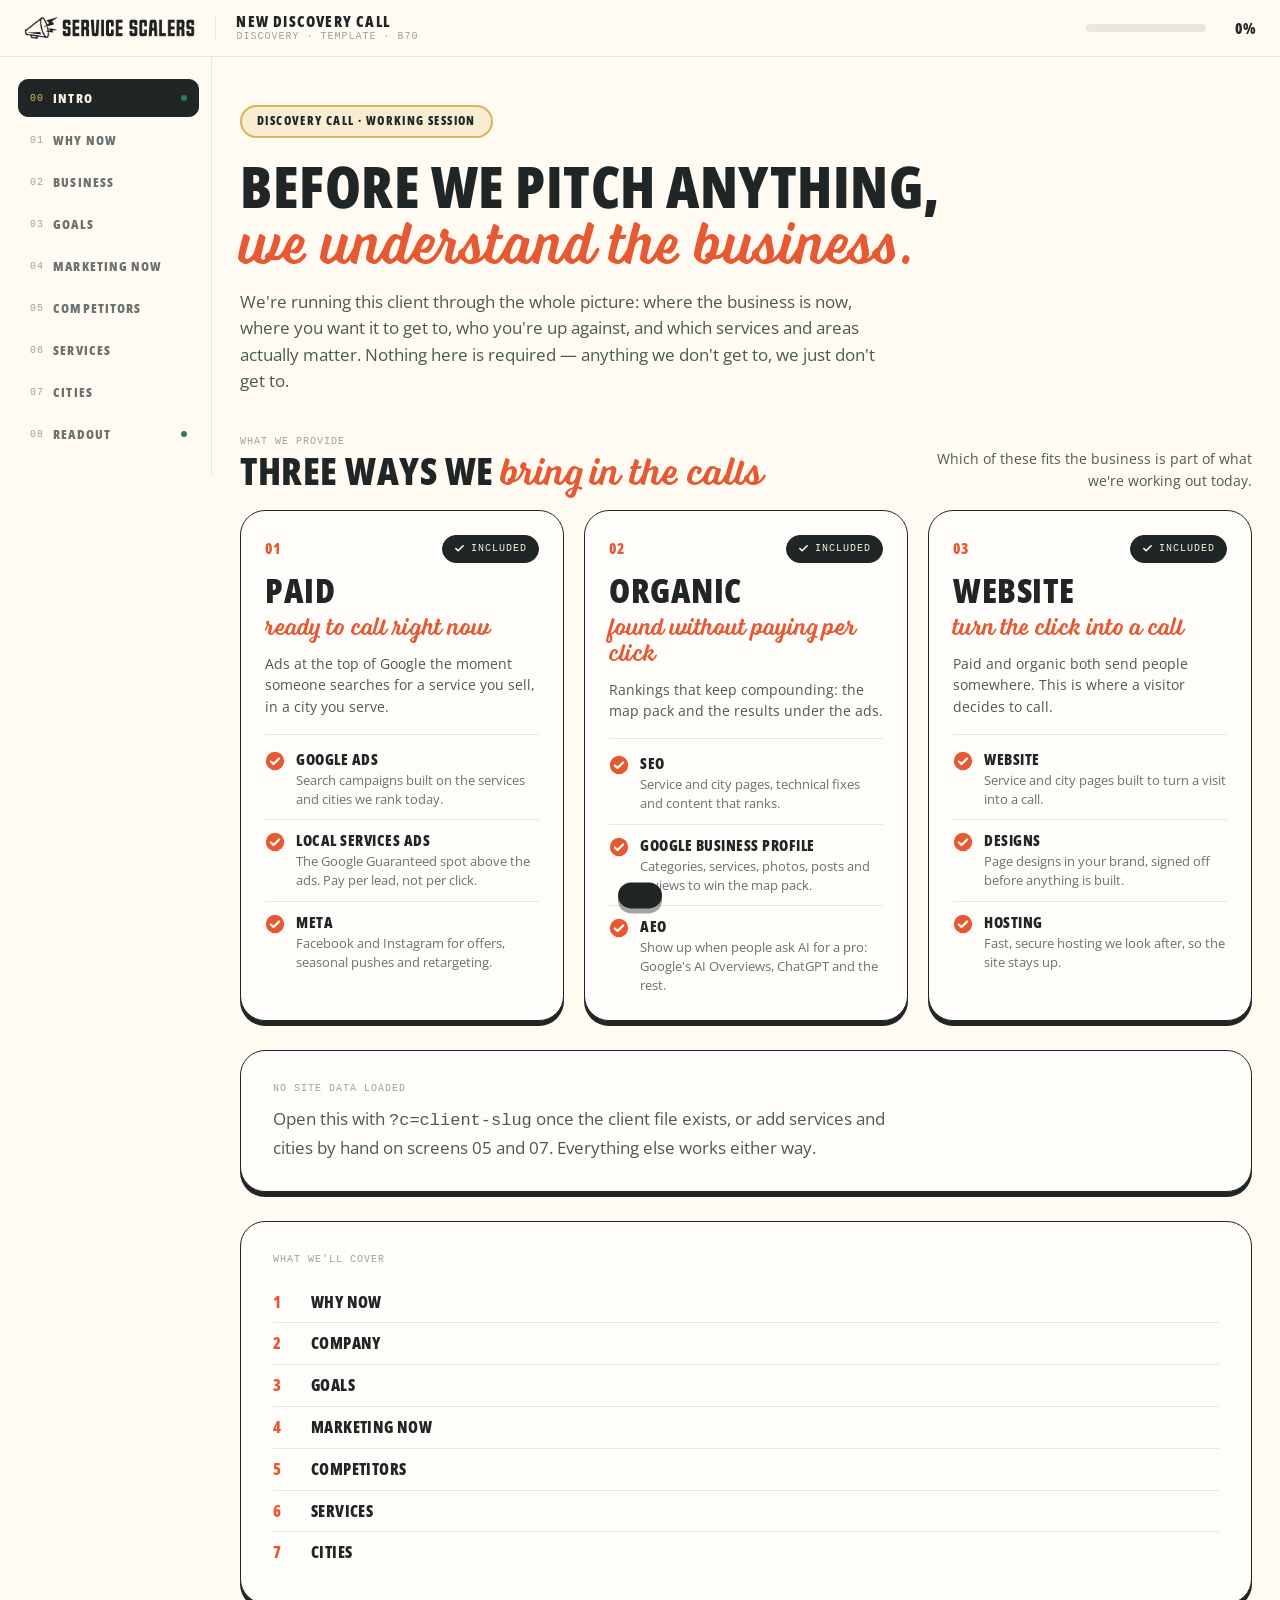
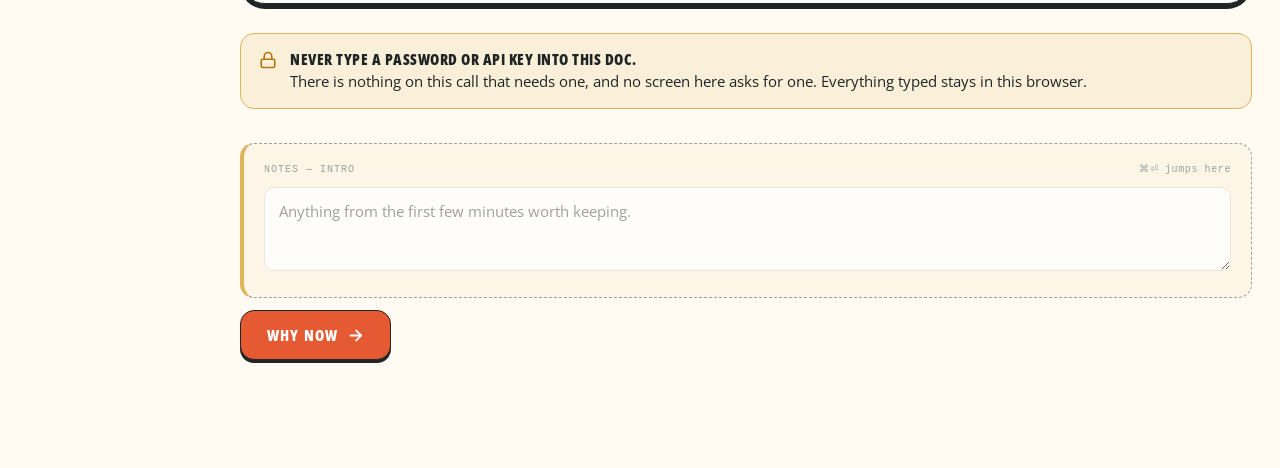
==== commit 6ea799d2: "b70 — Page list moves to a left sidebar; progress is position toward Next steps Co-Authored-By: Clau" ====
--- a/discovery/index.html
+++ b/discovery/index.html
@@ -27,13 +27,16 @@
       <div class="progpct" id="ppct">0%</div>
     </div>
   </div>
-  <div class="steps" id="pills"></div>
 </header>
+
+<div class="shell">
+<nav class="steps" id="pills" aria-label="Pages"></nav>
 
 <main class="wrap">
   <div id="boot" class="card" style="margin-top:44px">Loading discovery…</div>
   <div class="section" id="mount"></div>
 </main>
+</div>
 
 <div class="toast" id="toast"></div>
 
--- a/css/kickoff.css
+++ b/css/kickoff.css
@@ -35,7 +35,7 @@
 
 /* ── header ───────────────────────────────────────────── */
 header{position:sticky;top:0;z-index:60;background:var(--body);border-bottom:1px solid var(--line)}
-.hbar{max-width:1060px;margin:0 auto;padding:14px 24px;display:flex;align-items:center;gap:20px}
+.hbar{padding:14px 24px;display:flex;align-items:center;gap:20px}
 .hbar img{height:24px;width:auto}
 .divider{width:1px;height:26px;background:var(--line);flex:none}
 .client{font-family:"OSCondensed",sans-serif;font-weight:800;font-size:15px;letter-spacing:1.2px;
@@ -51,13 +51,22 @@
 .progpct{font-family:"OSCondensed",sans-serif;font-weight:800;font-size:15px;letter-spacing:.3px;
   line-height:1;width:38px;text-align:right}
 
-.steps{max-width:1060px;margin:0 auto;padding:0 24px 12px;display:flex;gap:7px;overflow-x:auto;scrollbar-width:none}
+/* pages down the left: sticks under the header and scrolls on its own */
+.shell{display:grid;grid-template-columns:212px minmax(0,1fr);align-items:start}
+.shell > .wrap{width:100%}
+.steps{position:sticky;top:var(--headh,57px);max-height:calc(100vh - var(--headh,57px));overflow-y:auto;
+  padding:22px 12px 22px 18px;display:flex;flex-direction:column;gap:4px;scrollbar-width:none;
+  border-right:1px solid var(--line)}
 .steps::-webkit-scrollbar{display:none}
-.pill{display:flex;align-items:center;gap:7px;background:transparent;border:1px solid var(--line);
-  border-radius:999px;padding:6px 13px;cursor:pointer;white-space:nowrap;font-family:"OSCondensed",sans-serif;
-  font-weight:800;font-size:12px;letter-spacing:1.1px;text-transform:uppercase;color:var(--muted);
-  transition:all 150ms var(--ease)}
-.pill:hover{border-color:var(--char);color:var(--char)}
+/* an index.html cached from before the sidebar still has the list in the header */
+header > .steps{position:static;max-height:none;flex-direction:row;overflow-x:auto;padding:0 24px 12px;border-right:0}
+header > .steps .pill{width:auto}
+.pill{display:flex;align-items:center;gap:9px;width:100%;text-align:left;background:transparent;
+  border:1px solid transparent;border-radius:10px;padding:9px 11px;cursor:pointer;white-space:nowrap;
+  font-family:"OSCondensed",sans-serif;font-weight:800;font-size:13px;letter-spacing:1.1px;
+  text-transform:uppercase;color:var(--muted);transition:all 150ms var(--ease)}
+.pill .dot{margin-left:auto}
+.pill:hover{border-color:var(--line);color:var(--char)}
 .pill b{font-family:"JetBrains Mono",monospace;font-weight:500;font-size:10px;color:var(--faint)}
 .pill.on{background:var(--char);border-color:var(--char);color:var(--cream)}
 .pill.on b{color:var(--gold)}
@@ -118,7 +127,7 @@
 .f > label{font-family:"OSCondensed",sans-serif;font-weight:800;font-size:12px;letter-spacing:1.3px;
   text-transform:uppercase;color:var(--char);margin-bottom:7px}
 .f .help{font-size:13px;color:var(--muted);margin-top:6px;line-height:1.45}
-.f input[type=text],.f input[type=tel],.f input[type=email],.f input[type=number],.f textarea,.f select{
+.f input[type=text],.f input[type=tel],.f input[type=email],.f input[type=number],.f input[type=date],.f input[type=time],.f textarea,.f select{
   width:100%;border:1px solid var(--char);border-radius:12px;background:var(--body);padding:12px 14px;
   font-size:15px;transition:border-color 150ms var(--ease),background 150ms var(--ease)}
 .f input:focus,.f textarea:focus,.f select:focus{background:var(--light);box-shadow:var(--sh-sm)}
@@ -488,17 +497,142 @@
 @keyframes sway{0%{transform:rotate(-6deg)}50%{transform:rotate(-1deg)}100%{transform:rotate(-6deg)}}
 .hero{display:grid;grid-template-columns:1fr auto;gap:30px;align-items:end;padding:8px 0 34px}
 .section{padding:40px 0 0}
+/* a screen drawn inside another (the recording, on the readout) */
+.embedded{margin:26px 0 34px;padding-top:24px;border-top:1px solid var(--line)}
+.embedhead h3{font-size:24px;margin-top:6px}
+.embedhead .lede{margin-top:8px;font-size:15px}
+
+/* next steps */
+.nschan{width:100%;border-collapse:collapse;font-size:15px}
+.nschan th,.nschan td{padding:10px 12px 10px 0;border-bottom:1px solid var(--line);text-align:right;white-space:nowrap}
+.nschan th:first-child{text-align:left;white-space:normal}
+.nschan thead th{font-family:"OSCondensed",sans-serif;font-weight:800;font-size:11px;letter-spacing:1.2px;
+  text-transform:uppercase;color:var(--muted);border-bottom:1px solid var(--char)}
+.nschan tbody th{font-weight:600}
+.nschan td{font-family:"OSCondensed",sans-serif;font-weight:800;font-size:19px}
+.nschan td.chg{color:var(--ok)}
+.nschan tfoot th,.nschan tfoot td{border-bottom:0;border-top:1px solid var(--char)}
+.nschan tfoot th{font-family:"OSCondensed",sans-serif;font-weight:800;text-transform:uppercase;letter-spacing:.5px}
+.nstag{display:inline-block;margin-left:8px;padding:1px 8px;border-radius:999px;background:var(--char);color:var(--cream);
+  font-family:"JetBrains Mono",monospace;font-size:9.5px;letter-spacing:1px;text-transform:uppercase;vertical-align:2px}
+.nstag.new{background:var(--orange);color:#fff}
+.nsin{width:4.5ch;field-sizing:content;min-width:2ch;text-align:right;background:transparent;border:0;
+  border-bottom:1.5px dashed var(--faint);padding:0;font:inherit;color:var(--char)}
+.nsin:hover{border-bottom-color:var(--muted)}
+.nsin:focus{outline:none;border-bottom:1.5px solid var(--orange)}
+.nschgap{margin-top:14px;font-size:16px;color:var(--green-text)}
+.nschgap strong{color:var(--char)}
+
+.nshero{padding:34px 36px}
+.nsrev{display:grid;grid-template-columns:1fr auto 1fr;gap:24px;align-items:end}
+.nsbig{font-family:"OSCondensed",sans-serif;font-weight:800;font-size:clamp(40px,6vw,64px);line-height:1;
+  letter-spacing:.3px;margin-top:8px;color:var(--cream)}
+.nsbig.gold{color:var(--gold)}
+.nsbig .per{font-size:.4em;color:#8d9490;margin-left:4px}
+.nsarrow{color:var(--orange);padding-bottom:14px}
+.nsarrow svg{width:30px;height:30px}
+.nsgap{margin-top:18px;padding-top:16px;border-top:1px solid #3a4143;font-size:15px;color:#c9c3b4}
+.nsgap .cond{color:var(--orange);font-size:19px;text-transform:uppercase}
+.nsfun{margin-top:22px;padding-top:20px;border-top:1px solid #3a4143}
+.nssteps{display:grid;grid-template-columns:minmax(0,1fr) auto minmax(0,1fr) auto minmax(0,1fr) auto minmax(0,1fr) auto minmax(0,1.2fr);
+  align-items:start;gap:10px 14px;margin-top:14px}
+.nsfun.win{margin-top:24px}
+.nsfun.win .mlabel{color:var(--gold)}
+.nsstep{min-width:0}
+.nsstep .v{font-family:"OSCondensed",sans-serif;font-weight:800;font-size:34px;line-height:1;color:var(--cream);min-height:34px}
+.nsstep:last-child .v{color:var(--gold)}
+.nsstep .l{font-family:"OSCondensed",sans-serif;font-weight:800;font-size:11px;letter-spacing:1.4px;
+  text-transform:uppercase;color:#8d9490;margin-top:6px}
+.nsstep .s{font-size:12px;color:#a3aaa6;margin-top:2px}
+.nsop{font-family:"OSCondensed",sans-serif;font-weight:800;font-size:26px;line-height:34px;color:var(--orange)}
+/* The goal row's inputs read as the numbers themselves: no box, just a
+   dashed underline that says "you can change this". */
+.nsrate{display:inline-flex;align-items:baseline;gap:0;white-space:nowrap;cursor:text}
+.nsorder{display:inline-flex;align-items:baseline;cursor:text;font-family:"OSCondensed",sans-serif;
+  font-weight:800;font-size:34px;line-height:1;color:var(--cream)}
+.nsrate input,.nsorder input{background:transparent;border:0;border-bottom:1.5px dashed #6f7775;border-radius:0;
+  padding:0;margin:0;color:var(--cream);field-sizing:content;transition:border-color 150ms var(--ease)}
+.nsrate input{font-family:inherit;font-size:12px;font-weight:700;width:2.6ch;min-width:1.6ch}
+.nsorder input{font:inherit;width:4.4ch;min-width:2ch}
+.nsrate input:hover,.nsorder input:hover{border-bottom-color:#a3aaa6}
+.nsrate input:focus,.nsorder input:focus{border-bottom:1.5px solid var(--gold);outline:none}
+.nsoff{margin-top:14px;padding:10px 14px;border:1px solid rgba(221,180,88,.5);border-radius:12px;
+  background:rgba(221,180,88,.08);font-size:13.5px;color:#e6d6ae;display:flex;align-items:center;gap:12px;flex-wrap:wrap}
+.nsoff .btn{color:var(--cream);border-color:#5a6264}
+.nsreset{background:none;border:0;padding:0;margin-left:6px;color:var(--gold);font:inherit;text-decoration:underline;
+  text-underline-offset:3px;cursor:pointer}
+.nshint{margin-top:6px;font-size:12px;color:#8d9490}
+.nsneed{margin-top:18px;font-size:16px;color:#c9c3b4}
+.nsneed strong{color:var(--orange);font-family:"OSCondensed",sans-serif;font-weight:800;font-size:19px;
+  letter-spacing:.3px;text-transform:uppercase}
+.nsplan{list-style:none;margin:16px 0 0;padding:0;counter-reset:none}
+.nsplan li{display:flex;gap:14px;align-items:flex-start;padding:13px 0;border-bottom:1px solid var(--line)}
+.nsplan li:last-child{border-bottom:none}
+.nsplan .k{flex:none;width:30px;height:30px;border-radius:999px;background:var(--char);color:var(--cream);
+  display:flex;align-items:center;justify-content:center;font-family:"OSCondensed",sans-serif;font-weight:800;font-size:15px}
+.nsplan .w{font-family:"OSCondensed",sans-serif;font-weight:800;font-size:19px;letter-spacing:.4px;text-transform:uppercase;
+  line-height:1.2;padding-top:4px}
+.nsplan .y{font-size:14px;color:var(--muted);margin-top:3px}
+.nsreset.dark-on-light{color:var(--orange-h);margin-left:0;font-size:14px}
+.nsbye{text-align:center;padding:30px 0 10px}
+.nsbye h2{font-size:clamp(34px,5vw,54px)}
+.nsbye h2 .volt{font-size:1.12em}
+.nsbye p{margin:14px auto 0;max-width:560px;font-size:16px;color:var(--green-text)}
+
+/* intro: what we're providing */
+.offhead{display:flex;align-items:flex-end;justify-content:space-between;gap:24px;margin:6px 0 18px;flex-wrap:wrap}
+.offhead h2 .volt{font-size:1.1em}
+.offhead .aside{margin:0;font-size:14px;color:var(--green-text);max-width:330px;text-align:right}
+.offgrid{display:grid;grid-template-columns:repeat(3,minmax(0,1fr));gap:20px;margin-bottom:29px}
+.offer{background:var(--light);border:1px solid var(--char);border-radius:25px;box-shadow:var(--sh);
+  padding:24px 24px 14px;display:flex;flex-direction:column;min-width:0;transition:all 150ms var(--ease)}
+.offer.off{background:transparent;border:1px dashed var(--faint);box-shadow:none}
+.offtop{display:flex;align-items:center;justify-content:space-between;gap:10px}
+.offer .num{font-family:"OSCondensed",sans-serif;font-weight:800;font-size:15px;letter-spacing:1.4px;color:var(--orange)}
+.offer h3{font-size:34px;line-height:1;margin-top:10px}
+.offer .tag{font-size:26px;line-height:1;margin-top:6px}
+.offer .blurb{margin:14px 0 0;font-size:14px;color:var(--green-text)}
+.offer.off .num,.offer.off h3{color:var(--muted)}
+.offer.off .tag{color:var(--faint)}
+.offsw{display:inline-flex;align-items:center;gap:6px;font-family:"JetBrains Mono",monospace;font-size:10px;
+  letter-spacing:1px;text-transform:uppercase;border-radius:999px;padding:5px 11px;cursor:pointer;min-height:28px;
+  background:var(--char);color:var(--cream);border:1px solid var(--char);transition:all 150ms var(--ease)}
+.offsw svg{width:11px;height:11px}
+.offsw:hover{background:#000}
+.offer.off .offsw{background:transparent;color:var(--muted);border-color:var(--faint)}
+.offer.off .offsw:hover{border-color:var(--char);color:var(--char)}
+.offlist{list-style:none;margin:16px 0 0;padding:4px 0 0;border-top:1px solid var(--line)}
+.offlist li{display:flex;gap:11px;align-items:flex-start;padding:11px 0;border-bottom:1px solid var(--line)}
+.offlist li:last-child{border-bottom:none}
+.offlist .mk{flex:none;margin-top:1px}
+.offlist .n{font-family:"OSCondensed",sans-serif;font-weight:800;font-size:15px;letter-spacing:.5px;
+  text-transform:uppercase;line-height:1.2}
+.offlist .w{font-size:13px;line-height:1.45;margin-top:3px;color:var(--muted)}
+.offlist li.off .n{color:var(--muted)}
+
 .warn{display:flex;gap:13px;align-items:flex-start;background:rgba(221,180,88,.16);border:1px solid var(--gold);
   border-radius:14px;padding:15px 18px;margin-bottom:24px;font-size:14.5px;line-height:1.5;color:var(--char)}
 .warn svg{flex:none;margin-top:2px;color:var(--warn)}
 .warn strong{font-family:"OSCondensed",sans-serif;font-weight:800;letter-spacing:.5px;text-transform:uppercase}
+.slfix{margin-top:8px;background:rgba(221,180,88,.16);border:1px solid var(--gold);border-radius:10px;
+  padding:8px 11px;font-size:13px;line-height:1.45;color:var(--char)}
+.slfix:empty{display:none}
+.slfix strong{font-family:"OSCondensed",sans-serif;font-weight:800;letter-spacing:.3px}
 
 @media (max-width:760px){
   .hero{grid-template-columns:1fr}.sam{display:none}
+  .offgrid{grid-template-columns:1fr}
+  .nsrev{grid-template-columns:1fr;gap:18px}.nsarrow{display:none}
+  .nssteps{grid-template-columns:repeat(2,minmax(0,1fr));gap:18px 16px}.nssteps .nsop{display:none}.offhead .aside{text-align:left}
   .card{padding:22px 20px;border-radius:20px}
   .dark{padding:24px 22px;border-radius:20px}
   .pos{width:30px;font-size:21px}.arrows{display:none}
   .prog{min-width:96px}.client .sub{display:none}.saved{display:none}
+  /* phones: the page list folds back into a strip under the header */
+  .shell{display:block}
+  .steps{position:sticky;top:var(--headh,57px);z-index:50;max-height:none;flex-direction:row;overflow-x:auto;
+    overflow-y:hidden;padding:10px 16px;gap:6px;background:var(--body);border-right:0;border-bottom:1px solid var(--line)}
+  .pill{width:auto;padding:6px 12px;font-size:12px}
   .dl{grid-template-columns:1fr;gap:3px 0}
   .dl dd{margin-bottom:10px}
   .rrow{grid-template-columns:1fr !important}
@@ -548,6 +682,7 @@
   .printdoc .cover{break-after:page;page-break-after:always}
   .printdoc .docsec,.printdoc .asks,.printdoc .card,.printdoc .dark{break-inside:avoid}
   .printdoc .docrule{margin-top:0}
+  .shell{display:block}
   header,.steps,.navrow,.tools,.arrows,.grip,.toast,.tabs,.skiprow,.notebtn,.newrow,.pnhint{display:none!important}
   .pagenote{border:1px solid var(--line);background:#fff;break-inside:avoid}
   body{background:#fff}
@@ -569,3 +704,25 @@
 .linkrow code{flex:1;min-width:220px;font-family:ui-monospace,SFMono-Regular,Menlo,monospace;
   font-size:13px;color:var(--char);word-break:break-all;line-height:1.4}
 .linkrow .btn{flex:none}
+
+/* the recording screen — proposals and quotes */
+.plist{margin-top:18px;border-top:1px solid var(--line)}
+.prow{display:grid;grid-template-columns:1fr auto;gap:6px 16px;align-items:center;
+  padding:14px 0;border-bottom:1px solid var(--line)}
+.prow.done{opacity:.55}
+.pwhere{grid-column:1;font-family:"OSCondensed",sans-serif;font-size:11px;letter-spacing:1.4px;
+  text-transform:uppercase;color:var(--muted)}
+.pval{grid-column:1;font-size:16px;line-height:1.45;word-break:break-word}
+.pnow{grid-column:1;font-size:13px;color:var(--risk)}
+.pact{grid-column:2;grid-row:1 / span 3;align-self:center}
+
+.quo{display:flex;gap:14px;align-items:flex-start;margin-top:18px;padding-left:2px}
+.quotick{flex:none;width:26px;height:26px;border-radius:8px;border:2px solid var(--line);
+  background:var(--cream);cursor:pointer;display:flex;align-items:center;justify-content:center;
+  padding:0;color:transparent;transition:background .12s,border-color .12s}
+.quo.on .quotick{background:var(--ok,#2f7d5b);border-color:var(--ok,#2f7d5b);color:#fff}
+.quotick svg{stroke:currentColor}
+.qtext{font-size:17px;line-height:1.55}
+.qwho{font-family:"OSCondensed",sans-serif;font-size:11px;letter-spacing:1.4px;
+  text-transform:uppercase;color:var(--muted);margin-top:5px}
+.quo:not(.on) .qtext{color:var(--muted)}
